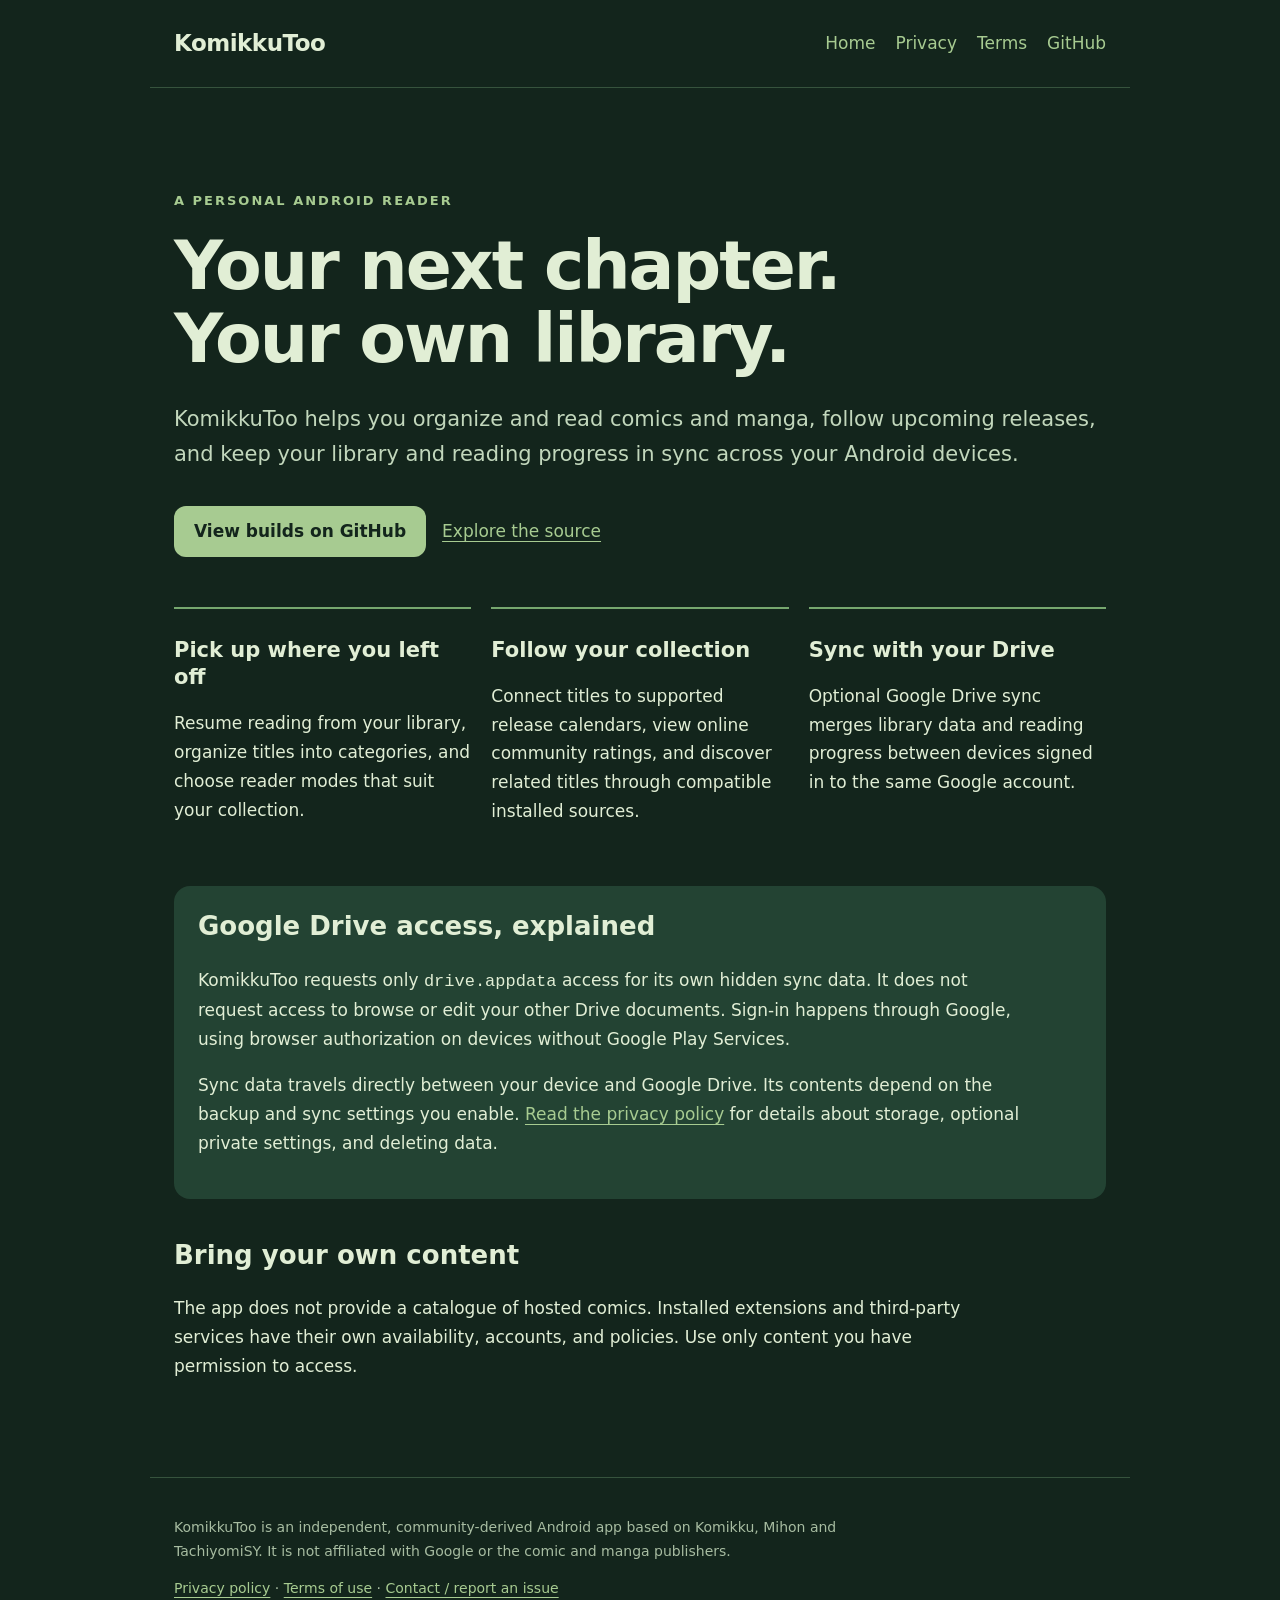
==== index.html @ b26d7ebd "docs: publish KomikkuToo homepage and privacy information [skip ci]" ====
<!doctype html>
<html lang="en"><head><meta charset="utf-8"><meta name="viewport" content="width=device-width,initial-scale=1"><meta name="description" content="KomikkuToo: a personal Android comics and manga reader with optional Google Drive sync."><meta name="theme-color" content="#13251c"><title>Your library, across devices · KomikkuToo</title><link rel="stylesheet" href="style.css"></head><body><header><a class="brand" href="./">KomikkuToo</a><nav aria-label="Main navigation"><a href="./">Home</a><a href="privacy.html">Privacy</a><a href="terms.html">Terms</a><a href="https://github.com/Learn2Developer/komikku">GitHub</a></nav></header><main><section class="hero"><p class="eyebrow">A personal Android reader</p><h1>Your next chapter.<br>Your own library.</h1><p class="intro">KomikkuToo helps you organize and read comics and manga, follow upcoming releases, and keep your library and reading progress in sync across your Android devices.</p><a class="button" href="https://github.com/Learn2Developer/komikku/releases">View builds on GitHub</a><a href="https://github.com/Learn2Developer/komikku">Explore the source</a></section><div class="features"><section><h2>Pick up where you left off</h2><p>Resume reading from your library, organize titles into categories, and choose reader modes that suit your collection.</p></section><section><h2>Follow your collection</h2><p>Connect titles to supported release calendars, view online community ratings, and discover related titles through compatible installed sources.</p></section><section><h2>Sync with your Drive</h2><p>Optional Google Drive sync merges library data and reading progress between devices signed in to the same Google account.</p></section></div><section class="note"><h2>Google Drive access, explained</h2><p>KomikkuToo requests only <code>drive.appdata</code> access for its own hidden sync data. It does not request access to browse or edit your other Drive documents. Sign-in happens through Google, using browser authorization on devices without Google Play Services.</p><p>Sync data travels directly between your device and Google Drive. Its contents depend on the backup and sync settings you enable. <a href="privacy.html">Read the privacy policy</a> for details about storage, optional private settings, and deleting data.</p></section><section><h2>Bring your own content</h2><p>The app does not provide a catalogue of hosted comics. Installed extensions and third-party services have their own availability, accounts, and policies. Use only content you have permission to access.</p></section></main><footer><p>KomikkuToo is an independent, community-derived Android app based on Komikku, Mihon and TachiyomiSY. It is not affiliated with Google or the comic and manga publishers.</p><p><a href="privacy.html">Privacy policy</a> · <a href="terms.html">Terms of use</a> · <a href="https://github.com/Learn2Developer/komikku/issues">Contact / report an issue</a></p></footer></body></html>
---- style.css ----
*{box-sizing:border-box}html{color-scheme:dark}body{margin:0;background:#13251c;color:#e1eed5;font:17px/1.7 system-ui,sans-serif}a{color:#a7cb91;text-underline-offset:4px}a:hover{color:#fff}header,main,footer{max-width:980px;margin:auto;padding:24px}header{display:flex;justify-content:space-between;align-items:center;gap:20px;border-bottom:1px solid #36533d}header a{text-decoration:none}nav{display:flex;gap:20px;flex-wrap:wrap}.brand{font-weight:800;letter-spacing:-.5px;font-size:23px;color:#e1eed5}.eyebrow{color:#a7cb91;text-transform:uppercase;letter-spacing:2px;font-size:13px;font-weight:700}h1{font-size:clamp(36px,7vw,68px);line-height:1.07;letter-spacing:-2px;margin:18px 0 26px}h2{font-size:26px;line-height:1.3;margin-top:40px}p,li{max-width:76ch}.intro{font-size:21px;color:#c2d7bc}.hero{padding-top:65px;padding-bottom:50px}.button{display:inline-block;background:#a7cb91;color:#13251c;padding:11px 20px;border-radius:12px;text-decoration:none;font-weight:700;margin:12px 16px 0 0}.button:hover{background:#e1eed5;color:#13251c}.features{display:grid;grid-template-columns:repeat(3,1fr);gap:20px}.features section{border-top:2px solid #76a76e;padding:8px 0}.features h2{font-size:21px;margin-top:20px}.note{background:#234333;border-radius:16px;padding:24px;margin-top:35px}.note h2{margin-top:0}footer{border-top:1px solid #36533d;margin-top:55px;font-size:14px;color:#a7bca1}.legal h1{font-size:44px;letter-spacing:-1px}.updated{font-size:14px;color:#a7bca1}a:focus-visible{outline:3px solid #fff;outline-offset:6px}@media(max-width:650px){header{align-items:flex-start;flex-direction:column}.features{grid-template-columns:1fr}.hero{padding-top:30px}nav{gap:16px}main,header,footer{padding:20px}}
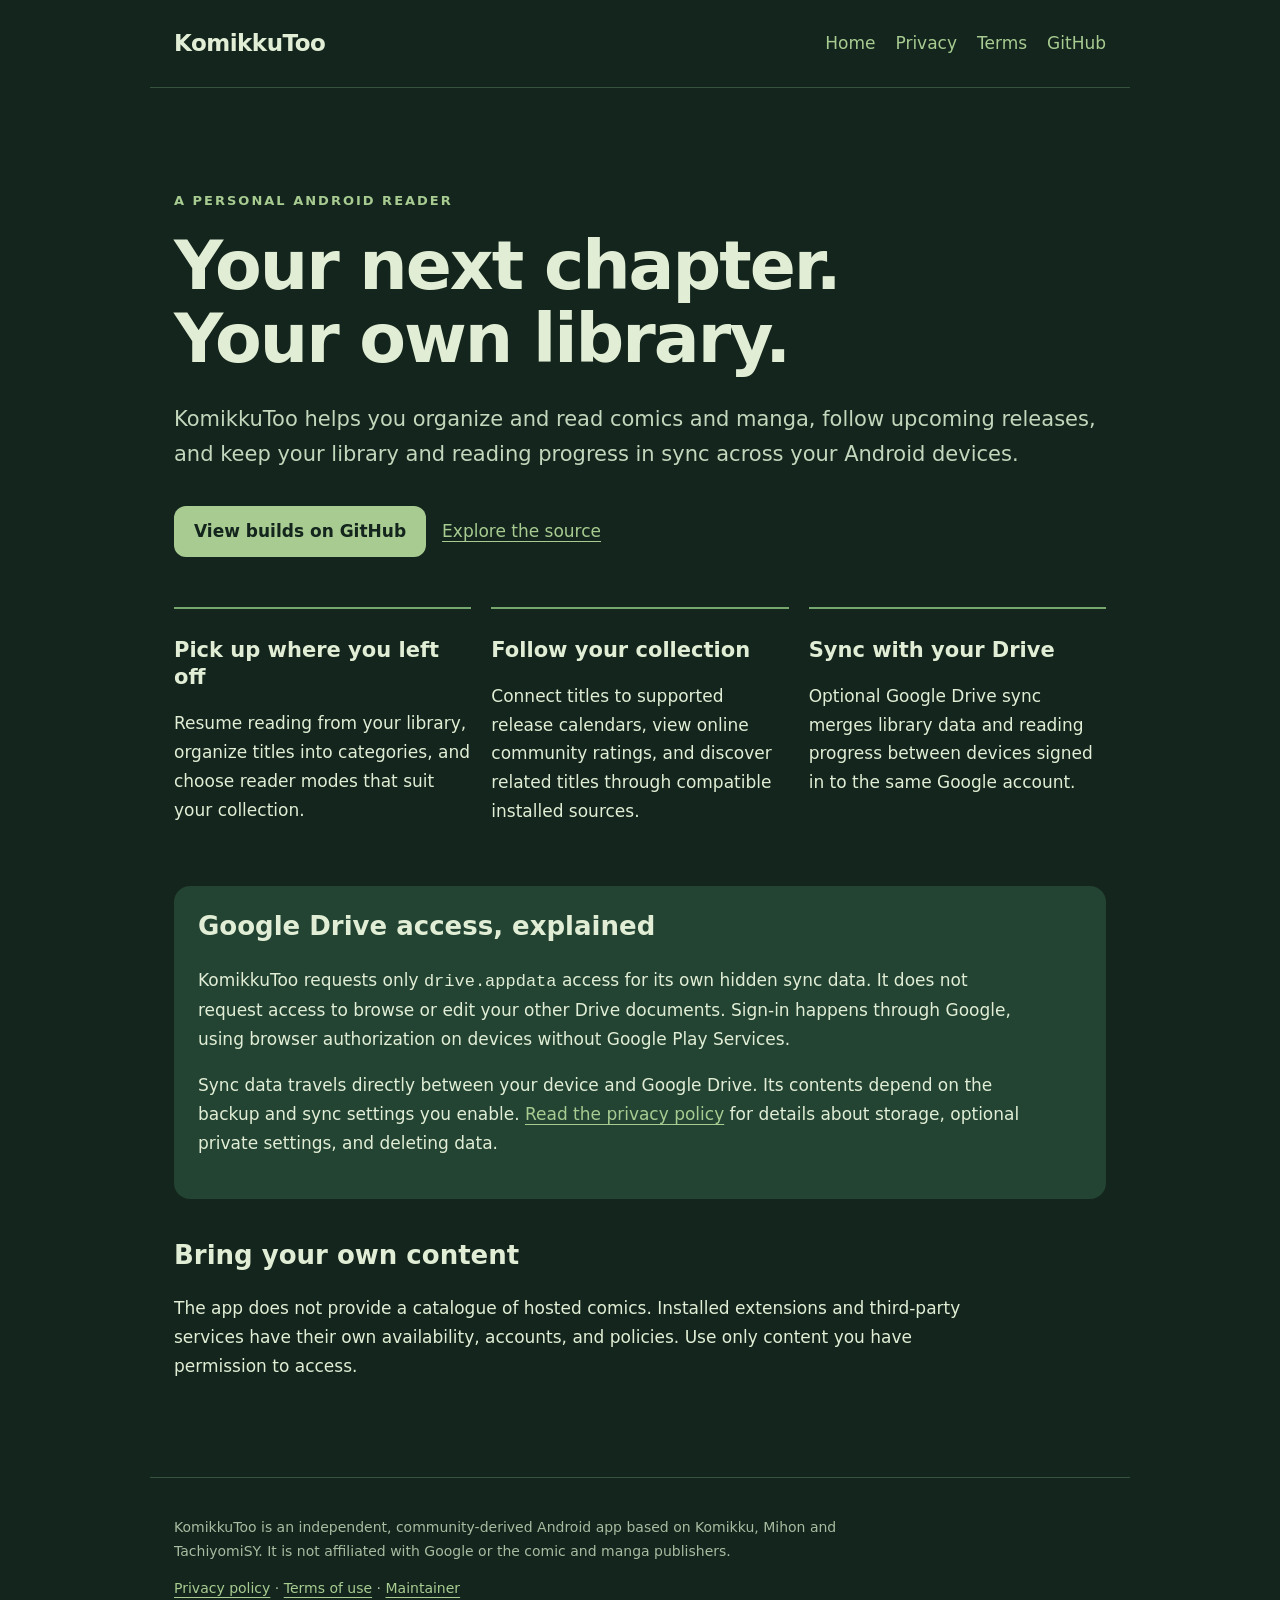
==== commit 050d2e43: "docs: use the public maintainer profile for support [skip ci]" ====
--- a/index.html
+++ b/index.html
@@ -1,2 +1,2 @@
 <!doctype html>
-<html lang="en"><head><meta charset="utf-8"><meta name="viewport" content="width=device-width,initial-scale=1"><meta name="description" content="KomikkuToo: a personal Android comics and manga reader with optional Google Drive sync."><meta name="theme-color" content="#13251c"><title>Your library, across devices · KomikkuToo</title><link rel="stylesheet" href="style.css"></head><body><header><a class="brand" href="./">KomikkuToo</a><nav aria-label="Main navigation"><a href="./">Home</a><a href="privacy.html">Privacy</a><a href="terms.html">Terms</a><a href="https://github.com/Learn2Developer/komikku">GitHub</a></nav></header><main><section class="hero"><p class="eyebrow">A personal Android reader</p><h1>Your next chapter.<br>Your own library.</h1><p class="intro">KomikkuToo helps you organize and read comics and manga, follow upcoming releases, and keep your library and reading progress in sync across your Android devices.</p><a class="button" href="https://github.com/Learn2Developer/komikku/releases">View builds on GitHub</a><a href="https://github.com/Learn2Developer/komikku">Explore the source</a></section><div class="features"><section><h2>Pick up where you left off</h2><p>Resume reading from your library, organize titles into categories, and choose reader modes that suit your collection.</p></section><section><h2>Follow your collection</h2><p>Connect titles to supported release calendars, view online community ratings, and discover related titles through compatible installed sources.</p></section><section><h2>Sync with your Drive</h2><p>Optional Google Drive sync merges library data and reading progress between devices signed in to the same Google account.</p></section></div><section class="note"><h2>Google Drive access, explained</h2><p>KomikkuToo requests only <code>drive.appdata</code> access for its own hidden sync data. It does not request access to browse or edit your other Drive documents. Sign-in happens through Google, using browser authorization on devices without Google Play Services.</p><p>Sync data travels directly between your device and Google Drive. Its contents depend on the backup and sync settings you enable. <a href="privacy.html">Read the privacy policy</a> for details about storage, optional private settings, and deleting data.</p></section><section><h2>Bring your own content</h2><p>The app does not provide a catalogue of hosted comics. Installed extensions and third-party services have their own availability, accounts, and policies. Use only content you have permission to access.</p></section></main><footer><p>KomikkuToo is an independent, community-derived Android app based on Komikku, Mihon and TachiyomiSY. It is not affiliated with Google or the comic and manga publishers.</p><p><a href="privacy.html">Privacy policy</a> · <a href="terms.html">Terms of use</a> · <a href="https://github.com/Learn2Developer/komikku/issues">Contact / report an issue</a></p></footer></body></html>
+<html lang="en"><head><meta charset="utf-8"><meta name="viewport" content="width=device-width,initial-scale=1"><meta name="description" content="KomikkuToo: a personal Android comics and manga reader with optional Google Drive sync."><meta name="theme-color" content="#13251c"><title>Your library, across devices · KomikkuToo</title><link rel="stylesheet" href="style.css"></head><body><header><a class="brand" href="./">KomikkuToo</a><nav aria-label="Main navigation"><a href="./">Home</a><a href="privacy.html">Privacy</a><a href="terms.html">Terms</a><a href="https://github.com/Learn2Developer/komikku">GitHub</a></nav></header><main><section class="hero"><p class="eyebrow">A personal Android reader</p><h1>Your next chapter.<br>Your own library.</h1><p class="intro">KomikkuToo helps you organize and read comics and manga, follow upcoming releases, and keep your library and reading progress in sync across your Android devices.</p><a class="button" href="https://github.com/Learn2Developer/komikku/releases">View builds on GitHub</a><a href="https://github.com/Learn2Developer/komikku">Explore the source</a></section><div class="features"><section><h2>Pick up where you left off</h2><p>Resume reading from your library, organize titles into categories, and choose reader modes that suit your collection.</p></section><section><h2>Follow your collection</h2><p>Connect titles to supported release calendars, view online community ratings, and discover related titles through compatible installed sources.</p></section><section><h2>Sync with your Drive</h2><p>Optional Google Drive sync merges library data and reading progress between devices signed in to the same Google account.</p></section></div><section class="note"><h2>Google Drive access, explained</h2><p>KomikkuToo requests only <code>drive.appdata</code> access for its own hidden sync data. It does not request access to browse or edit your other Drive documents. Sign-in happens through Google, using browser authorization on devices without Google Play Services.</p><p>Sync data travels directly between your device and Google Drive. Its contents depend on the backup and sync settings you enable. <a href="privacy.html">Read the privacy policy</a> for details about storage, optional private settings, and deleting data.</p></section><section><h2>Bring your own content</h2><p>The app does not provide a catalogue of hosted comics. Installed extensions and third-party services have their own availability, accounts, and policies. Use only content you have permission to access.</p></section></main><footer><p>KomikkuToo is an independent, community-derived Android app based on Komikku, Mihon and TachiyomiSY. It is not affiliated with Google or the comic and manga publishers.</p><p><a href="privacy.html">Privacy policy</a> · <a href="terms.html">Terms of use</a> · <a href="https://github.com/Learn2Developer">Maintainer</a></p></footer></body></html>
